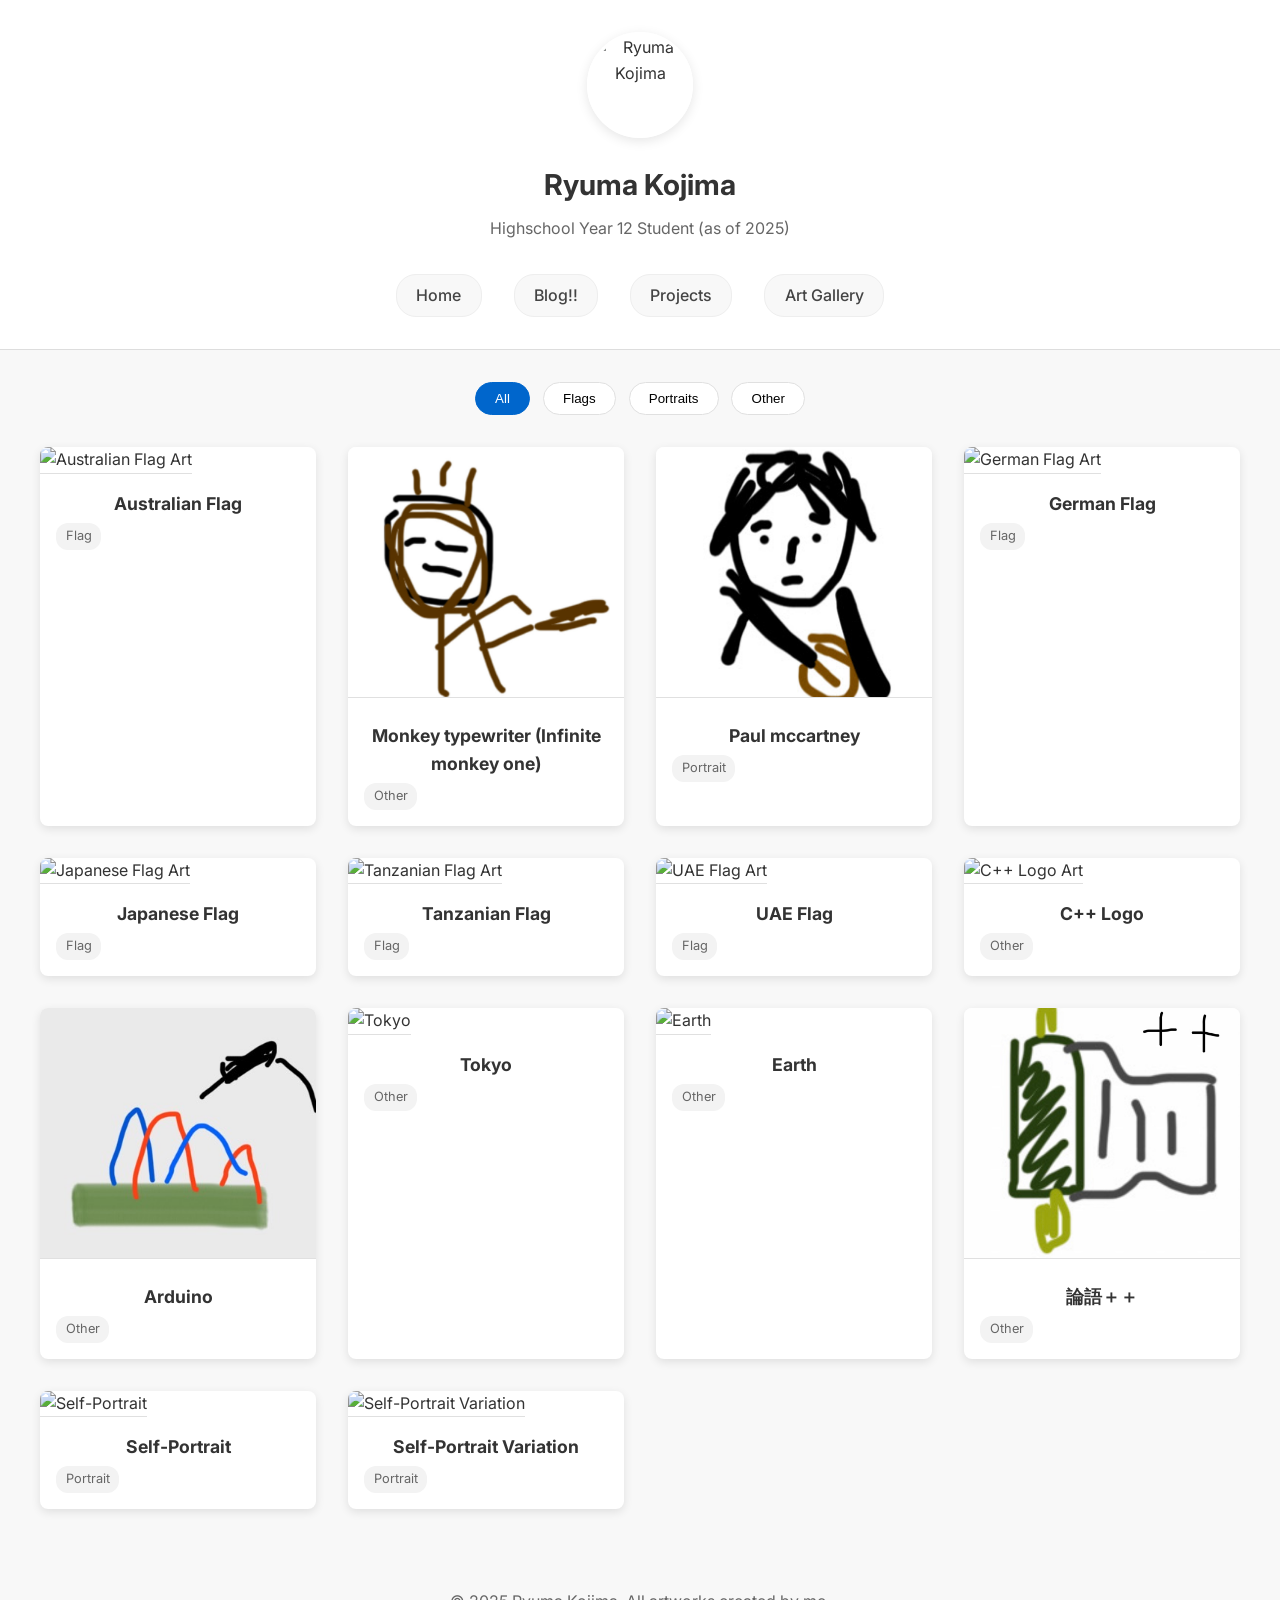
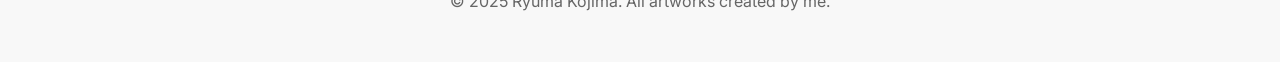
==== art/index.html @ c7ac51f5 "Import site from Neocities (ryumacv) - Crawled all pages and images from ryumacv.neocities.org - Mov" ====
<!DOCTYPE html>
<html lang="en">
<head>
    <meta charset="UTF-8">
    <meta name="viewport" content="width=device-width, initial-scale=1.0">
    <title>Ryuma's Art Gallery</title>
    <link href="https://fonts.googleapis.com/css2?family=Inter:wght@300;400;600&display=swap" rel="stylesheet">
    <style>
        :root {
            --bg: #f8f8f8;
            --card-bg: #ffffff;
            --border: #e0e0e0;
            --accent: #0066cc;
        }
        
        body {
            font-family: 'Inter', sans-serif;
            line-height: 1.6;
            margin: 0;
            padding: 0;
            background-color: var(--bg);
            color: #333;
        }

        /* ================================================= */
        /* === START: UPDATED HEADER CSS (for consistency) === */
        /* ================================================= */
        header {
            background-color: #ffffff;
            padding: 1rem;
            border-bottom: 1px solid #dddddd;
            margin-bottom: 20px;
        }

        .header-content {
            display: flex;
            flex-direction: column;
            align-items: center;
            text-align: center;
            /* Added padding for consistency */
            padding: 1rem; 
        }

        .portrait {
            width: 100px; /* Standardized size */
            height: 100px; /* Standardized size */
            border-radius: 50%;
            object-fit: cover;
            border: 3px solid white;
            box-shadow: 0 3px 12px rgba(0,0,0,0.1);
            margin-bottom: 1rem;
        }

        h1 {
            margin: 0.5rem 0 0;
            font-size: 1.8rem;
        }
        
        .status {
            color: #666;
            margin: 0.5rem 0 1.5rem;
            font-size: 1rem;
        }
        
        .header-nav {
            display: flex;
            gap: 1.5rem;
            flex-wrap: wrap;
            justify-content: center;
            width: 100%;
            max-width: 500px;
            margin-top: 0.5rem;
        }

        .nav-link {
            text-decoration: none;
            color: #444;
            font-weight: 500;
            padding: 0.5rem 1rem;
            border-radius: 20px;
            transition: all 0.3s ease;
            /* Added background and border for button look */
            border: 1px solid #eee;
            background: #f8f8f8;
        }

        .nav-link:hover {
            color: #0066cc;
            border-color: #d0e3ff;
            background: #f0f7ff;
            transform: translateY(-2px);
        }

        @media (min-width: 600px) {
            .header-nav {
                gap: 2rem;
            }
            .nav-link {
                padding: 0.5rem 1.2rem;
            }
        }
        /* =============================================== */
        /* === END: UPDATED HEADER CSS === */
        /* =============================================== */
        
        /* Gallery Styles */
        .gallery {
            max-width: 1200px;
            margin: 2rem auto;
            padding: 0 1rem;
        }
        
        /* Filter Buttons */
        .filter-buttons {
            display: flex;
            justify-content: center;
            gap: 0.8rem;
            margin-bottom: 2rem;
            flex-wrap: wrap;
        }
        
        .filter-btn {
            padding: 0.5rem 1.2rem;
            background: white;
            border: 1px solid var(--border);
            border-radius: 20px;
            cursor: pointer;
            transition: all 0.3s ease;
        }
        
        .filter-btn:hover, .filter-btn.active {
            background: var(--accent);
            color: white;
            border-color: var(--accent);
        }
        
        /* Art Grid */
        .art-grid {
            display: grid;
            grid-template-columns: repeat(auto-fill, minmax(250px, 1fr));
            gap: 2rem;
        }
        
        .art-item {
            background: var(--card-bg);
            border-radius: 8px;
            overflow: hidden;
            box-shadow: 0 3px 10px rgba(0,0,0,0.1);
            transition: transform 0.3s ease;
            cursor: pointer;
        }
        
        .art-item:hover {
            transform: translateY(-5px);
        }
        
        .art-image {
            width: 100%;
            height: 250px;
            object-fit: cover;
            border-bottom: 1px solid var(--border);
        }
        
        .art-info {
            padding: 1rem;
        }
        
        .art-title {
            margin: 0;
            font-size: 1.1rem;
            text-align: center;
        }
        
        .art-category {
            display: inline-block;
            font-size: 0.8rem;
            color: #666;
            margin-top: 0.3rem;
            padding: 0.2rem 0.6rem;
            background: #f3f3f3;
            border-radius: 12px;
        }
        
        /* Lightbox Styles */
        .lightbox {
            display: none;
            position: fixed;
            top: 0;
            left: 0;
            width: 100%;
            height: 100%;
            background: rgba(0,0,0,0.9);
            z-index: 1000;
            align-items: center;
            justify-content: center;
        }
        
        .lightbox-content {
            max-width: 90%;
            max-height: 90%;
        }
        
        .lightbox-img {
            max-width: 100%;
            max-height: 90vh;
            border-radius: 4px;
        }
        
        .lightbox-close {
            position: absolute;
            top: 20px;
            right: 30px;
            color: white;
            font-size: 2rem;
            cursor: pointer;
        }
        
        footer {
            text-align: center;
            padding: 2rem;
            color: #666;
            margin-top: 2rem;
        }
        
        @media (max-width: 600px) {
            .art-grid {
                grid-template-columns: 1fr;
            }
            
            .filter-buttons {
                gap: 0.5rem;
            }
            
            .filter-btn {
                padding: 0.4rem 0.8rem;
                font-size: 0.9rem;
            }
        }
    </style>
</head>
<body>
    <header>
        <div class="header-content">
            <img src="https://pbs.twimg.com/media/GnJQLRyaAAAtVDx?format=jpg&name=small" 
                 alt="Ryuma Kojima" 
                 class="portrait">
            <h1>Ryuma Kojima</h1>
            <p class="status">Highschool Year 12 Student (as of 2025)</p>
            
            <nav class="header-nav">
                <a href="index.html" class="nav-link">Home</a>
                <a href="/blog" class="nav-link">Blog!!</a> 
                <a href="/makerport" class="nav-link">Projects</a>
                <a href="/art" class="nav-link">Art Gallery</a>
               
            </nav>
        </div>
    </header>
    
    <div class="gallery">
        <div class="filter-buttons">
            <button class="filter-btn active" data-filter="all">All</button>
            <button class="filter-btn" data-filter="flags">Flags</button>
            <button class="filter-btn" data-filter="portraits">Portraits</button>
            <button class="filter-btn" data-filter="other">Other</button>
        </div>
        
        <div class="art-grid">
            <div class="art-item" data-category="flags">
                <img src="https://pbs.twimg.com/media/GnJRG2ObgAIlkt4?format=jpg&name=240x240" 
                     alt="Australian Flag Art" 
                     class="art-image">
                <div class="art-info">
                    <h3 class="art-title">Australian Flag</h3>
                    <span class="art-category">Flag</span>
                </div>
            </div>
               <!-- 猿のタイプライター -->
            <div class="art-item" data-category="other">
                <img src="/illust/IMG_7564%20(1).jpg" 
                     alt="Monkey Typewriter" 
                     class="art-image">
                <div class="art-info">
                    <h3 class="art-title">Monkey typewriter (Infinite monkey one)</h3>
                    <span class="art-category">Other</span>
                </div>
            </div>

            <!-- ポールマッカートニー -->
            <div class="art-item" data-category="portraits">
                <img src="/illust/IMG_8897.jpg" 
                     alt="Paul McCartney" 
                     class="art-image">
                <div class="art-info">
                    <h3 class="art-title">Paul mccartney</h3>
                    <span class="art-category">Portrait</span>
                </div>
            </div>
            <div class="art-item" data-category="flags">
                <img src="https://pbs.twimg.com/media/GnJRGy2bgAE1VhA?format=jpg&name=small" 
                     alt="German Flag Art" 
                     class="art-image">
                <div class="art-info">
                    <h3 class="art-title">German Flag</h3>
                    <span class="art-category">Flag</span>
                </div>
            </div>
            
            <div class="art-item" data-category="flags">
                <img src="https://pbs.twimg.com/media/GnJPRIWbgAQPtLA?format=jpg&name=240x240" 
                     alt="Japanese Flag Art" 
                     class="art-image">
                <div class="art-info">
                    <h3 class="art-title">Japanese Flag</h3>
                    <span class="art-category">Flag</span>
                </div>
            </div>
            
            <div class="art-item" data-category="flags">
                <img src="https://pbs.twimg.com/media/GnJQ7LkaAAAS20O?format=jpg&name=240x240" 
                     alt="Tanzanian Flag Art" 
                     class="art-image">
                <div class="art-info">
                    <h3 class="art-title">Tanzanian Flag</h3>
                    <span class="art-category">Flag</span>
                </div>
            </div>
            
            <div class="art-item" data-category="flags">
                <img src="https://pbs.twimg.com/media/GnJQ7LlbgAYAsJH?format=jpg&name=240x240" 
                     alt="UAE Flag Art" 
                     class="art-image">
                <div class="art-info">
                    <h3 class="art-title">UAE Flag</h3>
                    <span class="art-category">Flag</span>
                </div>
            </div>
            
            <div class="art-item" data-category="other">
                <img src="https://pbs.twimg.com/media/GnJQLRwbgAMEQ_H?format=jpg&name=small" 
                     alt="C++ Logo Art" 
                     class="art-image">
                <div class="art-info">
                    <h3 class="art-title">C++ Logo</h3>
                    <span class="art-category">Other</span>
                </div>
            </div>
                  <div class="art-item" data-category="other">
                <img src="/S__3997704_0.jpg" 
                     alt="Arduino" 
                     class="art-image">
                <div class="art-info">
                    <h3 class="art-title">Arduino</h3>
                    <span class="art-category">Other</span>
                </div>
            </div>

                        <!-- Tokyo -->
            <div class="art-item" data-category="other">
                <img src="https://pbs.twimg.com/media/GnS2pTSbsAA2Nk1?format=jpg&name=medium" 
                     alt="Tokyo" 
                     class="art-image">
                <div class="art-info">
                    <h3 class="art-title">Tokyo</h3>
                    <span class="art-category">Other</span>
                </div>
            </div>

            <!-- Earth -->
            <div class="art-item" data-category="other">
                <img src="https://pbs.twimg.com/media/GnS2qGHbYAA1_t7?format=jpg&name=240x240" 
                     alt="Earth" 
                     class="art-image">
                <div class="art-info">
                    <h3 class="art-title">Earth</h3>
                    <span class="art-category">Other</span>
                </div>
            </div>

            <!-- 論語＋＋ -->
            <div class="art-item" data-category="other">
                <img src="/random%20pgoto/IMG_8871.jpeg" 
                     alt="論語＋＋" 
                     class="art-image">
                <div class="art-info">
                    <h3 class="art-title">論語＋＋</h3>
                    <span class="art-category">Other</span>
                </div>
            </div>

         

            <div class="art-item" data-category="portraits">
                <img src="https://pbs.twimg.com/media/GnJQLR1bcAAxfy1?format=jpg&name=360x360" 
                     alt="Self-Portrait" 
                     class="art-image">
                <div class="art-info">
                    <h3 class="art-title">Self-Portrait</h3>
                    <span class="art-category">Portrait</span>
                </div>
            </div>
            
            <div class="art-item" data-category="portraits">
                <img src="https://pbs.twimg.com/media/GnJQLRyaAAAtVDx?format=jpg&name=small" 
                     alt="Self-Portrait Variation" 
                     class="art-image">
                <div class="art-info">
                    <h3 class="art-title">Self-Portrait Variation</h3>
                    <span class="art-category">Portrait</span>
                </div>
            </div>
        </div>
    </div>
    
    <div id="lightbox" class="lightbox">
        <span class="lightbox-close">&times;</span>
        <div class="lightbox-content">
            <img src="" alt="" class="lightbox-img">
        </div>
    </div>
    
    <footer>
        <p>© 2025 Ryuma Kojima. All artworks created by me.</p>
    </footer>
    
    <script>
        // Filter Functionality
        document.querySelectorAll('.filter-btn').forEach(btn => {
            btn.addEventListener('click', () => {
                // Update active button
                document.querySelectorAll('.filter-btn').forEach(b => b.classList.remove('active'));
                btn.classList.add('active');
                
                const filter = btn.dataset.filter;
                document.querySelectorAll('.art-item').forEach(item => {
                    if (filter === 'all' || item.dataset.category.toLowerCase() === filter) {
                        item.style.display = 'block';
                    } else {
                        item.style.display = 'none';
                    }
                });
            });
        });
        
        // Lightbox Functionality
        const lightbox = document.getElementById('lightbox');
        const lightboxImg = document.querySelector('.lightbox-img');
        const closeBtn = document.querySelector('.lightbox-close');
        
        document.querySelectorAll('.art-image').forEach(img => {
            img.addEventListener('click', () => {
                lightbox.style.display = 'flex';
                lightboxImg.src = img.src;
                lightboxImg.alt = img.alt;
            });
        });
        
        closeBtn.addEventListener('click', () => {
            lightbox.style.display = 'none';
        });
        
        lightbox.addEventListener('click', (e) => {
            if (e.target === lightbox) {
                lightbox.style.display = 'none';
            }
        });
        
        // Close with ESC key
        document.addEventListener('keydown', (e) => {
            if (e.key === 'Escape') {
                lightbox.style.display = 'none';
            }
        });
    </script>
</body>
</html>
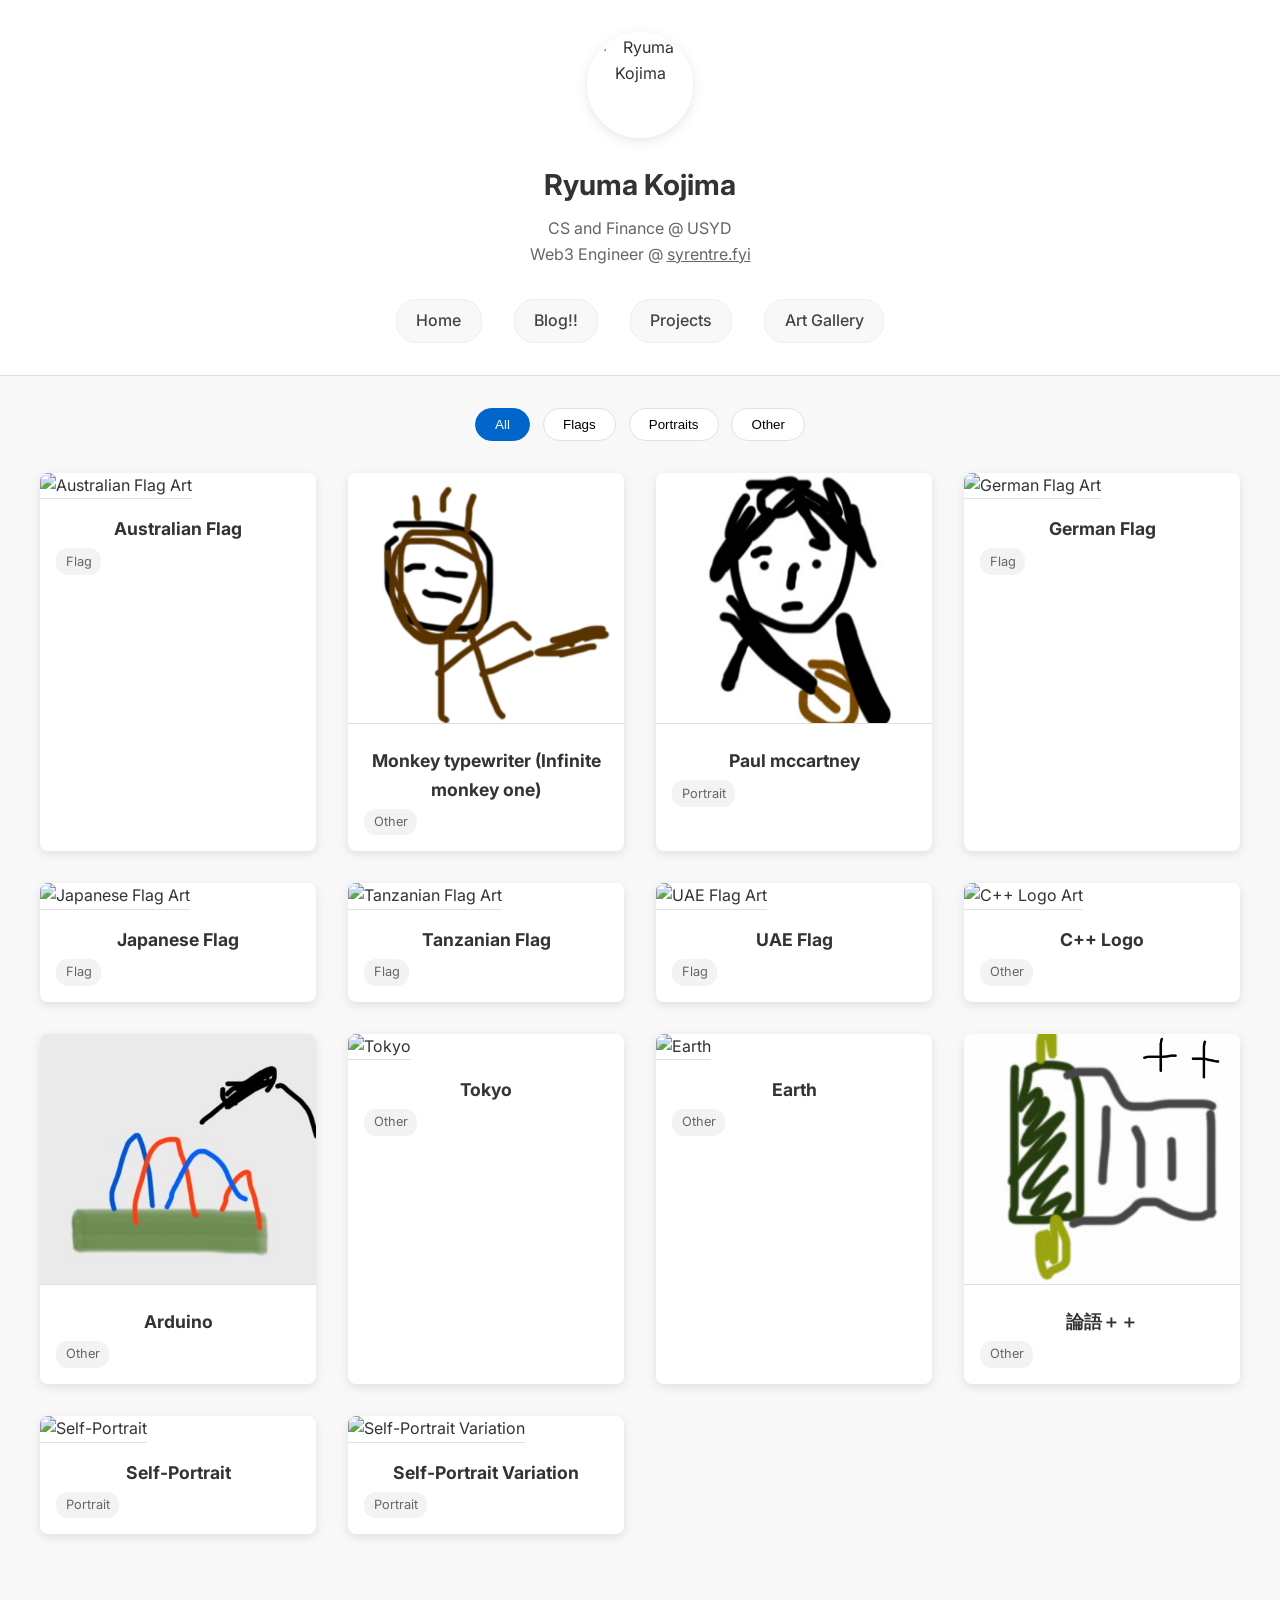
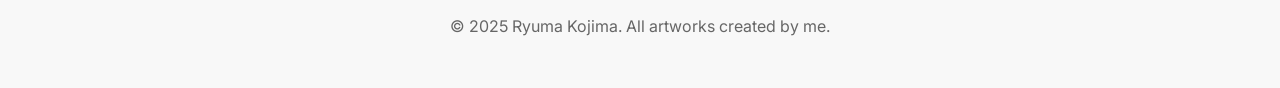
==== commit 168a08ec: "Update status, experience and contact; redesign experience cards - Status: CS and Finance @ USYD / W" ====
--- a/art/index.html
+++ b/art/index.html
@@ -245,10 +245,10 @@
                  alt="Ryuma Kojima" 
                  class="portrait">
             <h1>Ryuma Kojima</h1>
-            <p class="status">Highschool Year 12 Student (as of 2025)</p>
+            <p class="status">CS and Finance @ USYD<br>Web3 Engineer @ <a href="https://syrentre.fyi" target="_blank" rel="noopener noreferrer" style="color:inherit; text-decoration:underline;">syrentre.fyi</a></p>
             
             <nav class="header-nav">
-                <a href="index.html" class="nav-link">Home</a>
+                <a href="https://ryumakojima.com/" class="nav-link">Home</a>
                 <a href="/blog" class="nav-link">Blog!!</a> 
                 <a href="/makerport" class="nav-link">Projects</a>
                 <a href="/art" class="nav-link">Art Gallery</a>
